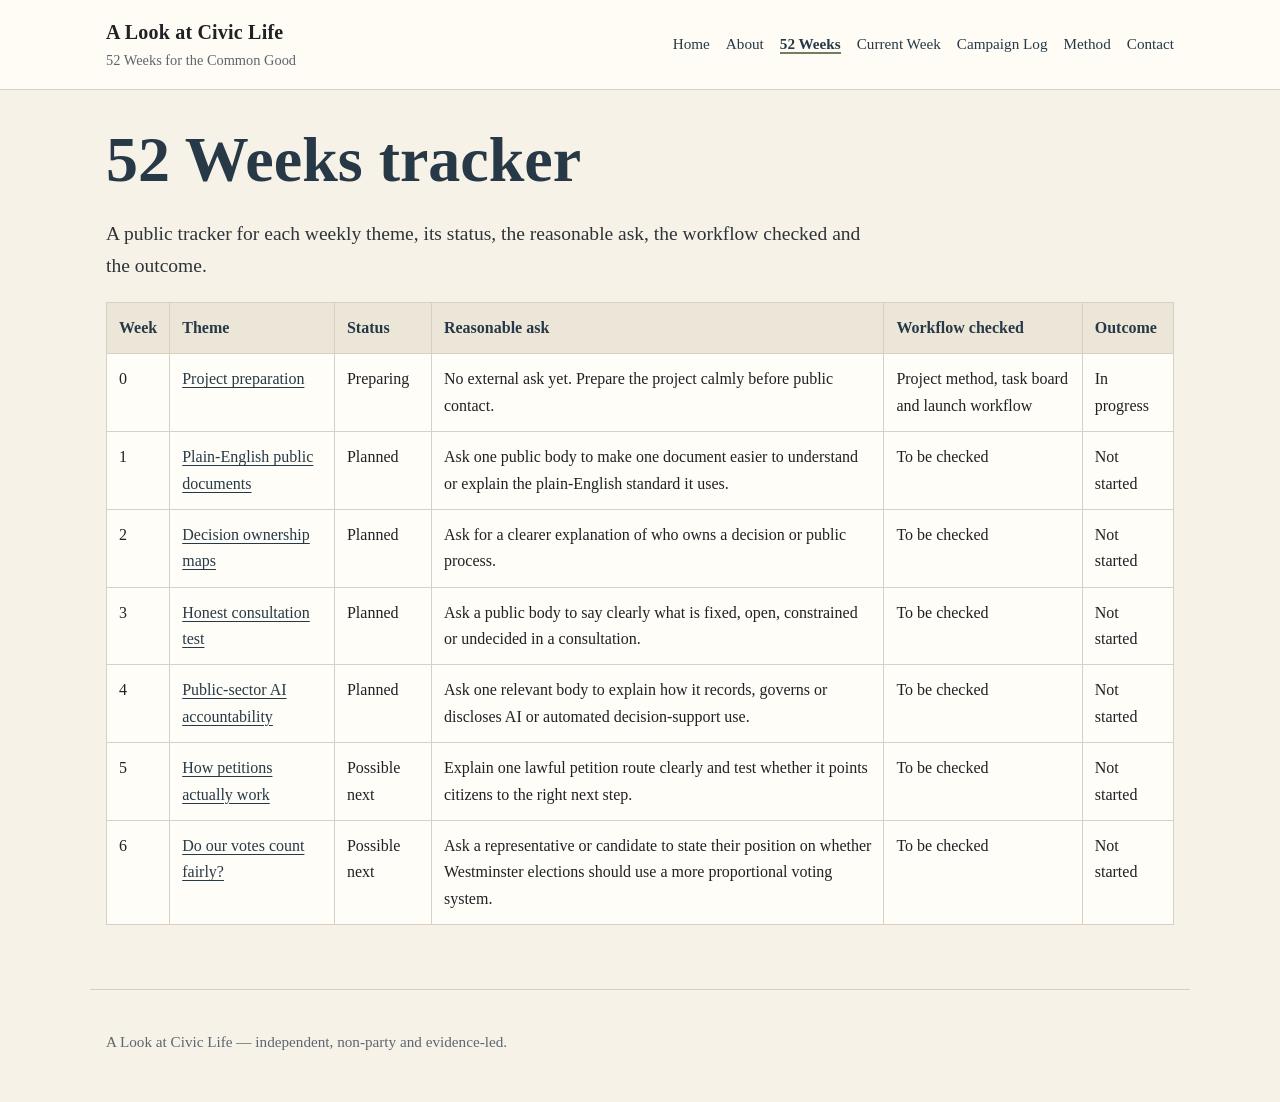
==== 52-weeks.html @ 227df7aa "Add 52 weeks tracker page" ====
<!doctype html>
<html lang="en-GB">
<head>
  <meta charset="utf-8">
  <meta name="viewport" content="width=device-width, initial-scale=1">
  <title>52 Weeks Tracker — A Look at Civic Life</title>
  <link rel="stylesheet" href="assets/css/style.css">
</head>
<body>
  <header class="site-header"><div class="header-inner"><a class="brand" href="index.html"><span class="brand-title">A Look at Civic Life</span><span class="brand-strand">52 Weeks for the Common Good</span></a><nav class="site-nav"><ul><li><a href="index.html">Home</a></li><li><a href="about.html">About</a></li><li><a aria-current="page" href="52-weeks.html">52 Weeks</a></li><li><a href="current-week.html">Current Week</a></li><li><a href="campaign-log.html">Campaign Log</a></li><li><a href="method.html">Method</a></li><li><a href="contact.html">Contact</a></li></ul></nav></div></header>
  <main class="main">
    <h1>52 Weeks tracker</h1>
    <p class="lede">A public tracker for each weekly theme, its status, the reasonable ask, the workflow checked and the outcome.</p>
    <div class="table-wrap">
      <table>
        <thead><tr><th>Week</th><th>Theme</th><th>Status</th><th>Reasonable ask</th><th>Workflow checked</th><th>Outcome</th></tr></thead>
        <tbody data-campaigns-table><tr><td colspan="6">Loading tracker…</td></tr></tbody>
      </table>
    </div>
  </main>
  <footer class="site-footer"><p>A Look at Civic Life — independent, non-party and evidence-led.</p></footer>
  <script src="assets/js/campaigns.js"></script>
  <script src="assets/js/main.js"></script>
</body>
</html>
---- assets/css/style.css ----
:root {
  --page: #f7f2e8;
  --paper: #fffdf7;
  --ink: #202124;
  --muted: #5d6670;
  --line: #d8d0c2;
  --slate: #405466;
  --slate-dark: #273946;
  --accent: #6f7f5f;
  --accent-soft: #e7eadf;
  --burgundy: #7b4a4a;
  --max: 1100px;
}

* { box-sizing: border-box; }

html { scroll-behavior: smooth; }

body {
  margin: 0;
  font-family: Georgia, 'Times New Roman', serif;
  line-height: 1.65;
  color: var(--ink);
  background: var(--page);
}

img { max-width: 100%; height: auto; }

a { color: var(--slate-dark); text-underline-offset: 0.18em; }
a:hover { color: var(--burgundy); }

.skip-link {
  position: absolute;
  left: -999px;
  top: 0;
  background: var(--ink);
  color: #fff;
  padding: .5rem .75rem;
  z-index: 10;
}
.skip-link:focus { left: .75rem; top: .75rem; }

.site-header {
  border-bottom: 1px solid var(--line);
  background: rgba(255, 253, 247, 0.92);
}

.header-inner,
.main,
.site-footer {
  max-width: var(--max);
  margin: 0 auto;
  padding: 0 1rem;
}

.header-inner {
  display: flex;
  align-items: center;
  justify-content: space-between;
  gap: 1rem;
  padding-top: 1rem;
  padding-bottom: 1rem;
}

.brand { text-decoration: none; color: var(--ink); }
.brand-title { display: block; font-size: 1.25rem; font-weight: 700; letter-spacing: .01em; }
.brand-strand { display: block; font-size: .9rem; color: var(--muted); }

.nav-toggle { display: none; }
.site-nav ul {
  display: flex;
  flex-wrap: wrap;
  gap: .75rem 1rem;
  margin: 0;
  padding: 0;
  list-style: none;
}
.site-nav a { font-size: .95rem; text-decoration: none; }
.site-nav a[aria-current='page'] { font-weight: 700; border-bottom: 2px solid var(--accent); }

.main { padding-top: 2rem; padding-bottom: 3rem; }

.hero {
  padding: 2.5rem 0 2rem;
  border-bottom: 1px solid var(--line);
}

.eyebrow {
  margin: 0 0 .5rem;
  color: var(--burgundy);
  font-size: .9rem;
  letter-spacing: .08em;
  text-transform: uppercase;
}

h1, h2, h3 { line-height: 1.2; color: var(--slate-dark); }
h1 { max-width: 850px; margin: 0 0 1rem; font-size: clamp(2.15rem, 5vw, 4rem); }
h2 { margin-top: 2.25rem; font-size: clamp(1.55rem, 3vw, 2.2rem); }
h3 { margin-top: 1.75rem; font-size: 1.25rem; }

.lede { max-width: 760px; font-size: 1.22rem; color: #2f3438; }
.core-sentence {
  display: inline-block;
  margin: 1rem 0;
  padding: .85rem 1rem;
  border-left: 4px solid var(--accent);
  background: var(--accent-soft);
  font-weight: 700;
}

.section {
  margin-top: 2rem;
  padding-top: 1rem;
}

.document-panel {
  margin: 1.25rem 0;
  padding: 1.25rem;
  background: var(--paper);
  border: 1px solid var(--line);
}

.promise-list,
.plain-list { padding-left: 1.2rem; }
.promise-list li { margin: .35rem 0; }

.action-row {
  display: flex;
  flex-wrap: wrap;
  gap: .75rem;
  margin-top: 1.25rem;
}

.button {
  display: inline-block;
  padding: .7rem 1rem;
  border: 1px solid var(--slate);
  background: var(--slate-dark);
  color: #fff;
  text-decoration: none;
  font-weight: 700;
}
.button.secondary { background: transparent; color: var(--slate-dark); }
.button:hover { background: var(--burgundy); color: #fff; }

.table-wrap { overflow-x: auto; margin: 1rem 0; }
table { width: 100%; border-collapse: collapse; background: var(--paper); }
th, td { padding: .75rem; border: 1px solid var(--line); text-align: left; vertical-align: top; }
th { background: #ece6d8; color: var(--slate-dark); }

.status {
  display: inline-block;
  padding: .15rem .45rem;
  border: 1px solid var(--line);
  background: #f1eadc;
  font-size: .9rem;
}

.notice {
  border-left: 4px solid var(--burgundy);
  background: #f3e9e6;
  padding: 1rem;
}

.site-footer {
  border-top: 1px solid var(--line);
  padding-top: 1.5rem;
  padding-bottom: 2rem;
  color: var(--muted);
  font-size: .95rem;
}

.footer-grid {
  display: grid;
  gap: 1rem;
  grid-template-columns: 2fr 1fr;
}

@media (max-width: 760px) {
  .header-inner { align-items: flex-start; flex-direction: column; }
  .site-nav ul { display: block; }
  .site-nav li { margin: .25rem 0; }
  .main { padding-top: 1rem; }
  .hero { padding-top: 1.5rem; }
  .document-panel { padding: 1rem; }
  .footer-grid { grid-template-columns: 1fr; }
}
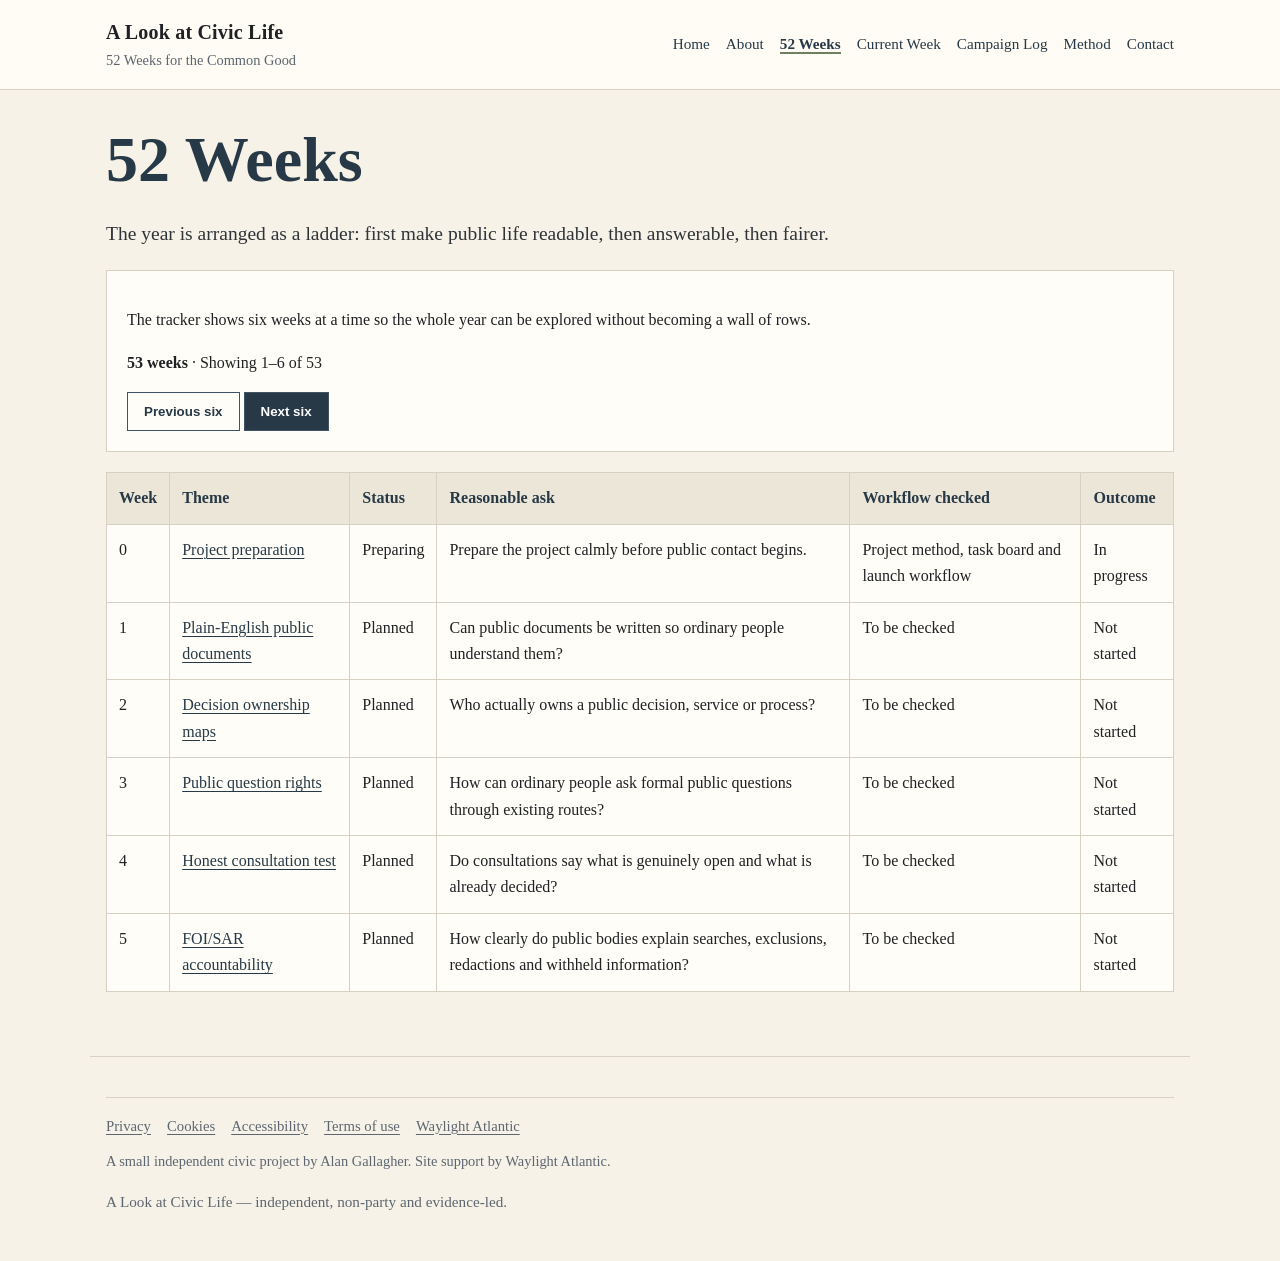
==== commit d398b433: "Add six-at-a-time tracker controls" ====
--- a/52-weeks.html
+++ b/52-weeks.html
@@ -9,8 +9,16 @@
 <body>
   <header class="site-header"><div class="header-inner"><a class="brand" href="index.html"><span class="brand-title">A Look at Civic Life</span><span class="brand-strand">52 Weeks for the Common Good</span></a><nav class="site-nav"><ul><li><a href="index.html">Home</a></li><li><a href="about.html">About</a></li><li><a aria-current="page" href="52-weeks.html">52 Weeks</a></li><li><a href="current-week.html">Current Week</a></li><li><a href="campaign-log.html">Campaign Log</a></li><li><a href="method.html">Method</a></li><li><a href="contact.html">Contact</a></li></ul></nav></div></header>
   <main class="main">
-    <h1>52 Weeks tracker</h1>
-    <p class="lede">A public tracker for each weekly theme, its status, the reasonable ask, the workflow checked and the outcome.</p>
+    <h1>52 Weeks</h1>
+    <p class="lede">The year is arranged as a ladder: first make public life readable, then answerable, then fairer.</p>
+    <div class="document-panel">
+      <p>The tracker shows six weeks at a time so the whole year can be explored without becoming a wall of rows.</p>
+      <p><strong data-campaigns-count>52 weeks</strong> · <span data-campaigns-range>Loading…</span></p>
+      <div class="tracker-controls" aria-label="52-week tracker controls">
+        <button class="button secondary" type="button" data-campaigns-prev>Previous six</button>
+        <button class="button" type="button" data-campaigns-next>Next six</button>
+      </div>
+    </div>
     <div class="table-wrap">
       <table>
         <thead><tr><th>Week</th><th>Theme</th><th>Status</th><th>Reasonable ask</th><th>Workflow checked</th><th>Outcome</th></tr></thead>
--- a/assets/css/style.css
+++ b/assets/css/style.css
@@ -176,6 +176,29 @@
   grid-template-columns: 2fr 1fr;
 }
 
+.footer-links {
+  margin-top: 1rem;
+  padding-top: 1rem;
+  border-top: 1px solid var(--line);
+}
+
+.footer-links nav {
+  display: flex;
+  flex-wrap: wrap;
+  gap: .5rem 1rem;
+}
+
+.footer-links a {
+  color: var(--muted);
+  font-size: .92rem;
+}
+
+.footer-note {
+  margin: .75rem 0 0;
+  color: var(--muted);
+  font-size: .9rem;
+}
+
 @media (max-width: 760px) {
   .header-inner { align-items: flex-start; flex-direction: column; }
   .site-nav ul { display: block; }
@@ -184,4 +207,6 @@
   .hero { padding-top: 1.5rem; }
   .document-panel { padding: 1rem; }
   .footer-grid { grid-template-columns: 1fr; }
-}
+  .footer-links nav { display: block; }
+  .footer-links a { display: inline-block; margin: 0 .75rem .35rem 0; }
+}
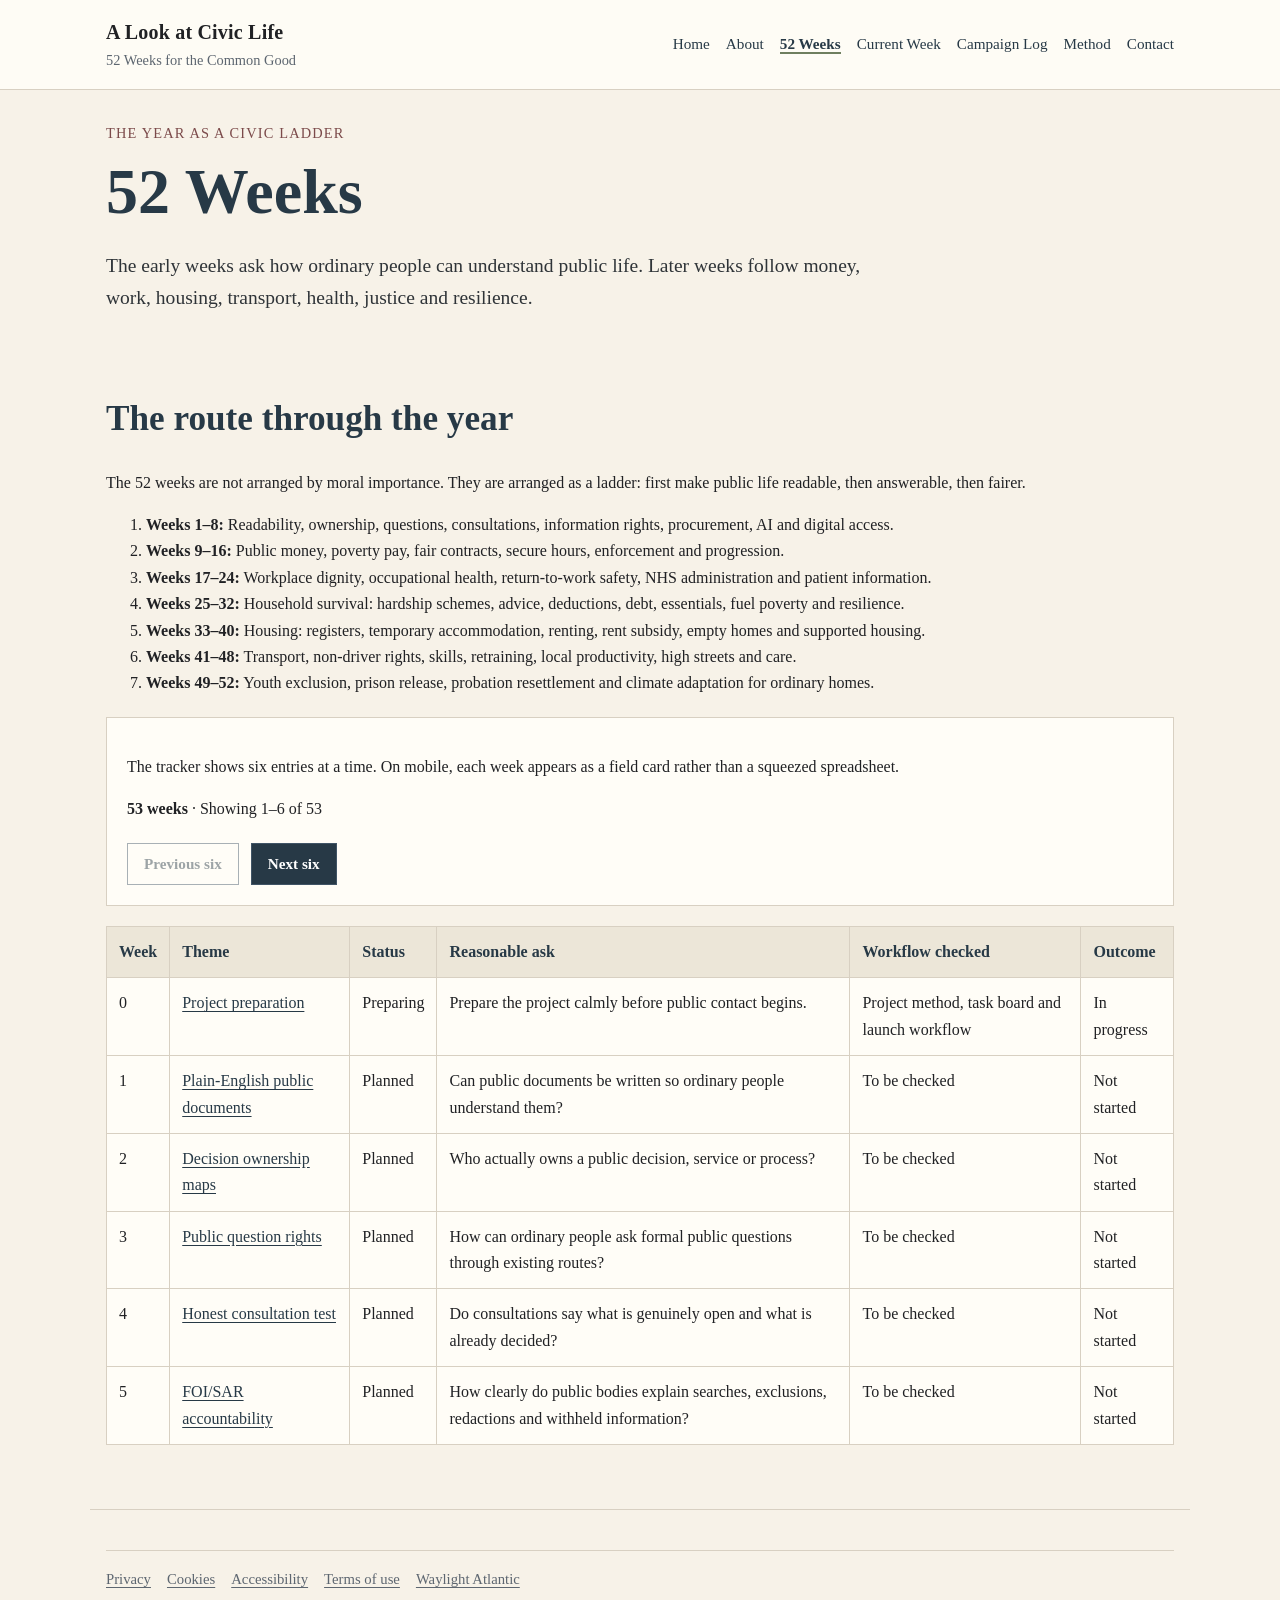
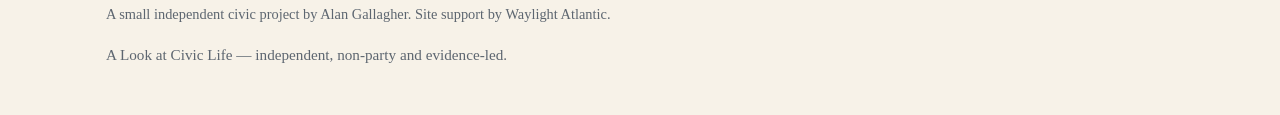
==== commit 1c027910: "Improve 52 Weeks page structure and mobile tracker" ====
--- a/52-weeks.html
+++ b/52-weeks.html
@@ -4,22 +4,43 @@
   <meta charset="utf-8">
   <meta name="viewport" content="width=device-width, initial-scale=1">
   <title>52 Weeks Tracker — A Look at Civic Life</title>
+  <meta name="description" content="The 52-week civic ladder for A Look at Civic Life: from readable public documents to accountability, fair work, housing, transport, health and resilience.">
   <link rel="stylesheet" href="assets/css/style.css">
 </head>
 <body>
-  <header class="site-header"><div class="header-inner"><a class="brand" href="index.html"><span class="brand-title">A Look at Civic Life</span><span class="brand-strand">52 Weeks for the Common Good</span></a><nav class="site-nav"><ul><li><a href="index.html">Home</a></li><li><a href="about.html">About</a></li><li><a aria-current="page" href="52-weeks.html">52 Weeks</a></li><li><a href="current-week.html">Current Week</a></li><li><a href="campaign-log.html">Campaign Log</a></li><li><a href="method.html">Method</a></li><li><a href="contact.html">Contact</a></li></ul></nav></div></header>
-  <main class="main">
+  <a class="skip-link" href="#main">Skip to content</a>
+  <header class="site-header"><div class="header-inner"><a class="brand" href="index.html"><span class="brand-title">A Look at Civic Life</span><span class="brand-strand">52 Weeks for the Common Good</span></a><nav class="site-nav" aria-label="Main navigation"><ul><li><a href="index.html">Home</a></li><li><a href="about.html">About</a></li><li><a aria-current="page" href="52-weeks.html">52 Weeks</a></li><li><a href="current-week.html">Current Week</a></li><li><a href="campaign-log.html">Campaign Log</a></li><li><a href="method.html">Method</a></li><li><a href="contact.html">Contact</a></li></ul></nav></div></header>
+  <main id="main" class="main">
+    <p class="eyebrow">The year as a civic ladder</p>
     <h1>52 Weeks</h1>
-    <p class="lede">The year is arranged as a ladder: first make public life readable, then answerable, then fairer.</p>
-    <div class="document-panel">
-      <p>The tracker shows six weeks at a time so the whole year can be explored without becoming a wall of rows.</p>
-      <p><strong data-campaigns-count>52 weeks</strong> · <span data-campaigns-range>Loading…</span></p>
+    <p class="lede">The early weeks ask how ordinary people can understand public life. Later weeks follow money, work, housing, transport, health, justice and resilience.</p>
+
+    <section class="section ladder-guide" aria-labelledby="ladder-heading">
+      <h2 id="ladder-heading">The route through the year</h2>
+      <p>The 52 weeks are not arranged by moral importance. They are arranged as a ladder: first make public life readable, then answerable, then fairer.</p>
+      <ol class="ladder-layers">
+        <li><strong>Weeks 1–8:</strong> Readability, ownership, questions, consultations, information rights, procurement, AI and digital access.</li>
+        <li><strong>Weeks 9–16:</strong> Public money, poverty pay, fair contracts, secure hours, enforcement and progression.</li>
+        <li><strong>Weeks 17–24:</strong> Workplace dignity, occupational health, return-to-work safety, NHS administration and patient information.</li>
+        <li><strong>Weeks 25–32:</strong> Household survival: hardship schemes, advice, deductions, debt, essentials, fuel poverty and resilience.</li>
+        <li><strong>Weeks 33–40:</strong> Housing: registers, temporary accommodation, renting, rent subsidy, empty homes and supported housing.</li>
+        <li><strong>Weeks 41–48:</strong> Transport, non-driver rights, skills, retraining, local productivity, high streets and care.</li>
+        <li><strong>Weeks 49–52:</strong> Youth exclusion, prison release, probation resettlement and climate adaptation for ordinary homes.</li>
+      </ol>
+    </section>
+
+    <section class="section document-panel">
+      <p>The tracker shows six entries at a time. On mobile, each week appears as a field card rather than a squeezed spreadsheet.</p>
+      <p><strong data-campaigns-count>52 campaign weeks</strong> · <span data-campaigns-range>Loading…</span></p>
       <div class="tracker-controls" aria-label="52-week tracker controls">
         <button class="button secondary" type="button" data-campaigns-prev>Previous six</button>
         <button class="button" type="button" data-campaigns-next>Next six</button>
       </div>
-    </div>
-    <div class="table-wrap">
+    </section>
+
+    <div class="campaign-card-list" data-campaigns-cards aria-live="polite"></div>
+
+    <div class="table-wrap campaign-table-wrap">
       <table>
         <thead><tr><th>Week</th><th>Theme</th><th>Status</th><th>Reasonable ask</th><th>Workflow checked</th><th>Outcome</th></tr></thead>
         <tbody data-campaigns-table><tr><td colspan="6">Loading tracker…</td></tr></tbody>
--- a/assets/css/style.css
+++ b/assets/css/style.css
@@ -113,18 +113,88 @@
   padding-top: 1rem;
 }
 
-.document-panel {
+.about-article,
+.intro-note,
+.accountability-note,
+.week-article {
+  max-width: 860px;
+}
+
+.article-summary,
+.article-contents,
+.rhythm-panel,
+.accountability-note {
+  margin: 1.25rem 0;
+  padding: 1.1rem 1.25rem;
+  border: 1px solid var(--line);
+  background: var(--paper);
+}
+
+.article-summary {
+  border-left: 4px solid var(--accent);
+  font-size: 1.05rem;
+}
+
+.article-contents {
+  background: #f3eddf;
+}
+
+.article-contents p { margin: 0 0 .45rem; }
+.article-contents ul {
+  margin: 0;
+  padding-left: 1.1rem;
+  columns: 2;
+}
+.article-contents li { break-inside: avoid; margin: .2rem 0; }
+
+.rhythm-panel {
+  border-left: 4px solid var(--slate);
+}
+.rhythm-panel ol { margin-bottom: 0; padding-left: 1.2rem; }
+.rhythm-panel li { margin: .35rem 0; }
+
+.accountability-note {
+  border-left: 4px solid var(--burgundy);
+  background: #f3e9e6;
+}
+
+.accountability-note h2 {
+  margin-top: 0;
+}
+
+.document-panel,
+.week-summary,
+.week-card {
   margin: 1.25rem 0;
   padding: 1.25rem;
   background: var(--paper);
   border: 1px solid var(--line);
 }
 
+.week-summary {
+  border-left: 4px solid var(--accent);
+}
+
+.week-summary p {
+  margin: .35rem 0;
+}
+
+.week-grid {
+  display: grid;
+  grid-template-columns: repeat(2, minmax(0, 1fr));
+  gap: 1rem;
+}
+
+.week-card h3 {
+  margin-top: 0;
+}
+
 .promise-list,
 .plain-list { padding-left: 1.2rem; }
 .promise-list li { margin: .35rem 0; }
 
-.action-row {
+.action-row,
+.tracker-controls {
   display: flex;
   flex-wrap: wrap;
   gap: .75rem;
@@ -138,10 +208,17 @@
   background: var(--slate-dark);
   color: #fff;
   text-decoration: none;
+  font-family: Georgia, 'Times New Roman', serif;
+  font-size: .95rem;
   font-weight: 700;
+  cursor: pointer;
 }
 .button.secondary { background: transparent; color: var(--slate-dark); }
-.button:hover { background: var(--burgundy); color: #fff; }
+.button:hover:not(:disabled) { background: var(--burgundy); color: #fff; }
+.button:disabled {
+  opacity: .45;
+  cursor: not-allowed;
+}
 
 .table-wrap { overflow-x: auto; margin: 1rem 0; }
 table { width: 100%; border-collapse: collapse; background: var(--paper); }
@@ -204,8 +281,18 @@
   .site-nav ul { display: block; }
   .site-nav li { margin: .25rem 0; }
   .main { padding-top: 1rem; }
-  .hero { padding-top: 1.5rem; }
-  .document-panel { padding: 1rem; }
+  .hero { padding-top: 1.35rem; }
+  h1 { font-size: clamp(2rem, 11vw, 3.15rem); }
+  h2 { font-size: clamp(1.6rem, 8vw, 2.25rem); }
+  .lede { font-size: 1.12rem; }
+  .article-contents ul { columns: 1; }
+  .document-panel,
+  .article-summary,
+  .article-contents,
+  .rhythm-panel,
+  .week-summary,
+  .week-card { padding: 1rem; }
+  .week-grid { grid-template-columns: 1fr; }
   .footer-grid { grid-template-columns: 1fr; }
   .footer-links nav { display: block; }
   .footer-links a { display: inline-block; margin: 0 .75rem .35rem 0; }
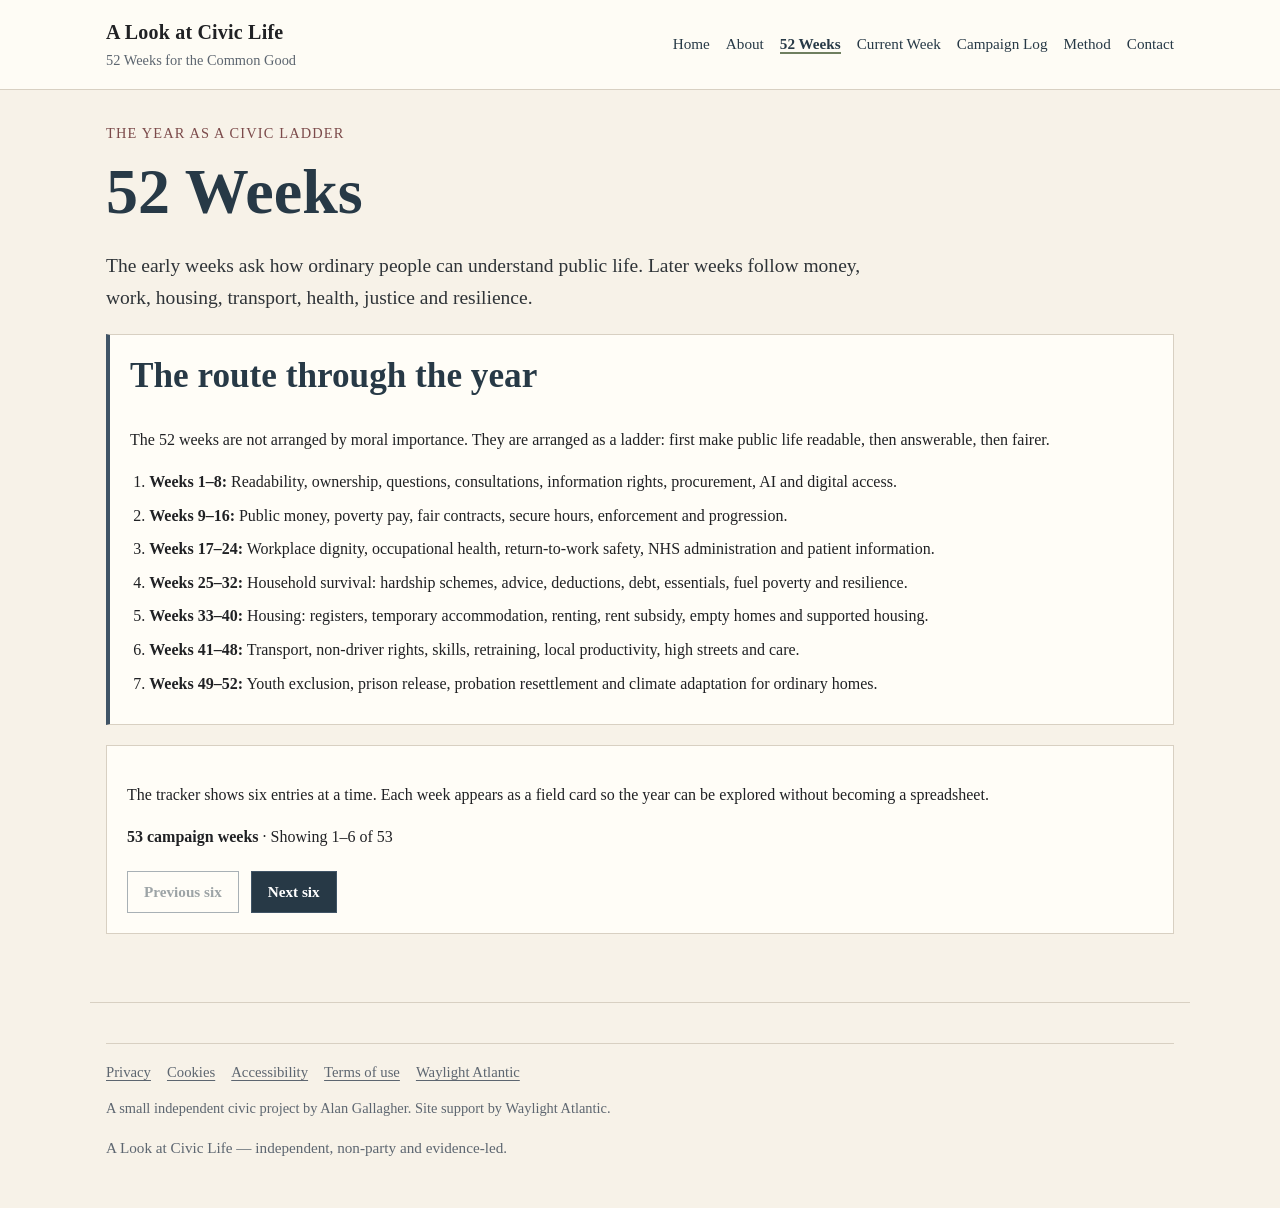
==== commit 6fe341b4: "Remove table from 52 Weeks tracker" ====
--- a/52-weeks.html
+++ b/52-weeks.html
@@ -30,7 +30,7 @@
     </section>
 
     <section class="section document-panel">
-      <p>The tracker shows six entries at a time. On mobile, each week appears as a field card rather than a squeezed spreadsheet.</p>
+      <p>The tracker shows six entries at a time. Each week appears as a field card so the year can be explored without becoming a spreadsheet.</p>
       <p><strong data-campaigns-count>52 campaign weeks</strong> · <span data-campaigns-range>Loading…</span></p>
       <div class="tracker-controls" aria-label="52-week tracker controls">
         <button class="button secondary" type="button" data-campaigns-prev>Previous six</button>
@@ -38,14 +38,7 @@
       </div>
     </section>
 
-    <div class="campaign-card-list" data-campaigns-cards aria-live="polite"></div>
-
-    <div class="table-wrap campaign-table-wrap">
-      <table>
-        <thead><tr><th>Week</th><th>Theme</th><th>Status</th><th>Reasonable ask</th><th>Workflow checked</th><th>Outcome</th></tr></thead>
-        <tbody data-campaigns-table><tr><td colspan="6">Loading tracker…</td></tr></tbody>
-      </table>
-    </div>
+    <div class="campaign-card-list always-show" data-campaigns-cards aria-live="polite"></div>
   </main>
   <footer class="site-footer"><p>A Look at Civic Life — independent, non-party and evidence-led.</p></footer>
   <script src="assets/js/campaigns.js"></script>
--- a/assets/css/style.css
+++ b/assets/css/style.css
@@ -135,10 +135,7 @@
   font-size: 1.05rem;
 }
 
-.article-contents {
-  background: #f3eddf;
-}
-
+.article-contents { background: #f3eddf; }
 .article-contents p { margin: 0 0 .45rem; }
 .article-contents ul {
   margin: 0;
@@ -147,9 +144,7 @@
 }
 .article-contents li { break-inside: avoid; margin: .2rem 0; }
 
-.rhythm-panel {
-  border-left: 4px solid var(--slate);
-}
+.rhythm-panel { border-left: 4px solid var(--slate); }
 .rhythm-panel ol { margin-bottom: 0; padding-left: 1.2rem; }
 .rhythm-panel li { margin: .35rem 0; }
 
@@ -157,37 +152,66 @@
   border-left: 4px solid var(--burgundy);
   background: #f3e9e6;
 }
-
-.accountability-note h2 {
+.accountability-note h2 { margin-top: 0; }
+
+.field-note {
+  margin: 1.25rem 0;
+  padding: 1rem 1.15rem;
+  border-left: 3px solid var(--burgundy);
+  background: #f7efec;
+}
+
+.field-note h2 {
   margin-top: 0;
-}
+  font-size: 1.35rem;
+}
+
+.field-note p { margin-bottom: 0; }
 
 .document-panel,
 .week-summary,
-.week-card {
+.week-card,
+.ladder-guide,
+.campaign-card {
   margin: 1.25rem 0;
   padding: 1.25rem;
   background: var(--paper);
   border: 1px solid var(--line);
 }
 
-.week-summary {
-  border-left: 4px solid var(--accent);
-}
-
-.week-summary p {
-  margin: .35rem 0;
-}
+.week-summary { border-left: 4px solid var(--accent); }
+.week-summary p { margin: .35rem 0; }
 
 .week-grid {
   display: grid;
   grid-template-columns: repeat(2, minmax(0, 1fr));
   gap: 1rem;
 }
-
-.week-card h3 {
+.week-card h3 { margin-top: 0; }
+
+.ladder-guide { border-left: 4px solid var(--slate); }
+.ladder-guide h2 { margin-top: 0; }
+.ladder-layers {
+  margin-bottom: 0;
+  padding-left: 1.2rem;
+}
+.ladder-layers li { margin: .45rem 0; }
+
+.campaign-card-list { display: none; }
+.campaign-card { border-left: 4px solid var(--accent); }
+.campaign-card-week {
+  margin: 0 0 .25rem;
+  color: var(--burgundy);
+  font-size: .85rem;
+  letter-spacing: .08em;
+  text-transform: uppercase;
+  font-weight: 700;
+}
+.campaign-card h2 {
   margin-top: 0;
-}
+  font-size: 1.55rem;
+}
+.campaign-card p { margin: .55rem 0; }
 
 .promise-list,
 .plain-list { padding-left: 1.2rem; }
@@ -258,18 +282,15 @@
   padding-top: 1rem;
   border-top: 1px solid var(--line);
 }
-
 .footer-links nav {
   display: flex;
   flex-wrap: wrap;
   gap: .5rem 1rem;
 }
-
 .footer-links a {
   color: var(--muted);
   font-size: .92rem;
 }
-
 .footer-note {
   margin: .75rem 0 0;
   color: var(--muted);
@@ -291,8 +312,13 @@
   .article-contents,
   .rhythm-panel,
   .week-summary,
-  .week-card { padding: 1rem; }
+  .week-card,
+  .ladder-guide,
+  .campaign-card,
+  .field-note { padding: 1rem; }
   .week-grid { grid-template-columns: 1fr; }
+  .campaign-table-wrap { display: none; }
+  .campaign-card-list { display: block; }
   .footer-grid { grid-template-columns: 1fr; }
   .footer-links nav { display: block; }
   .footer-links a { display: inline-block; margin: 0 .75rem .35rem 0; }
